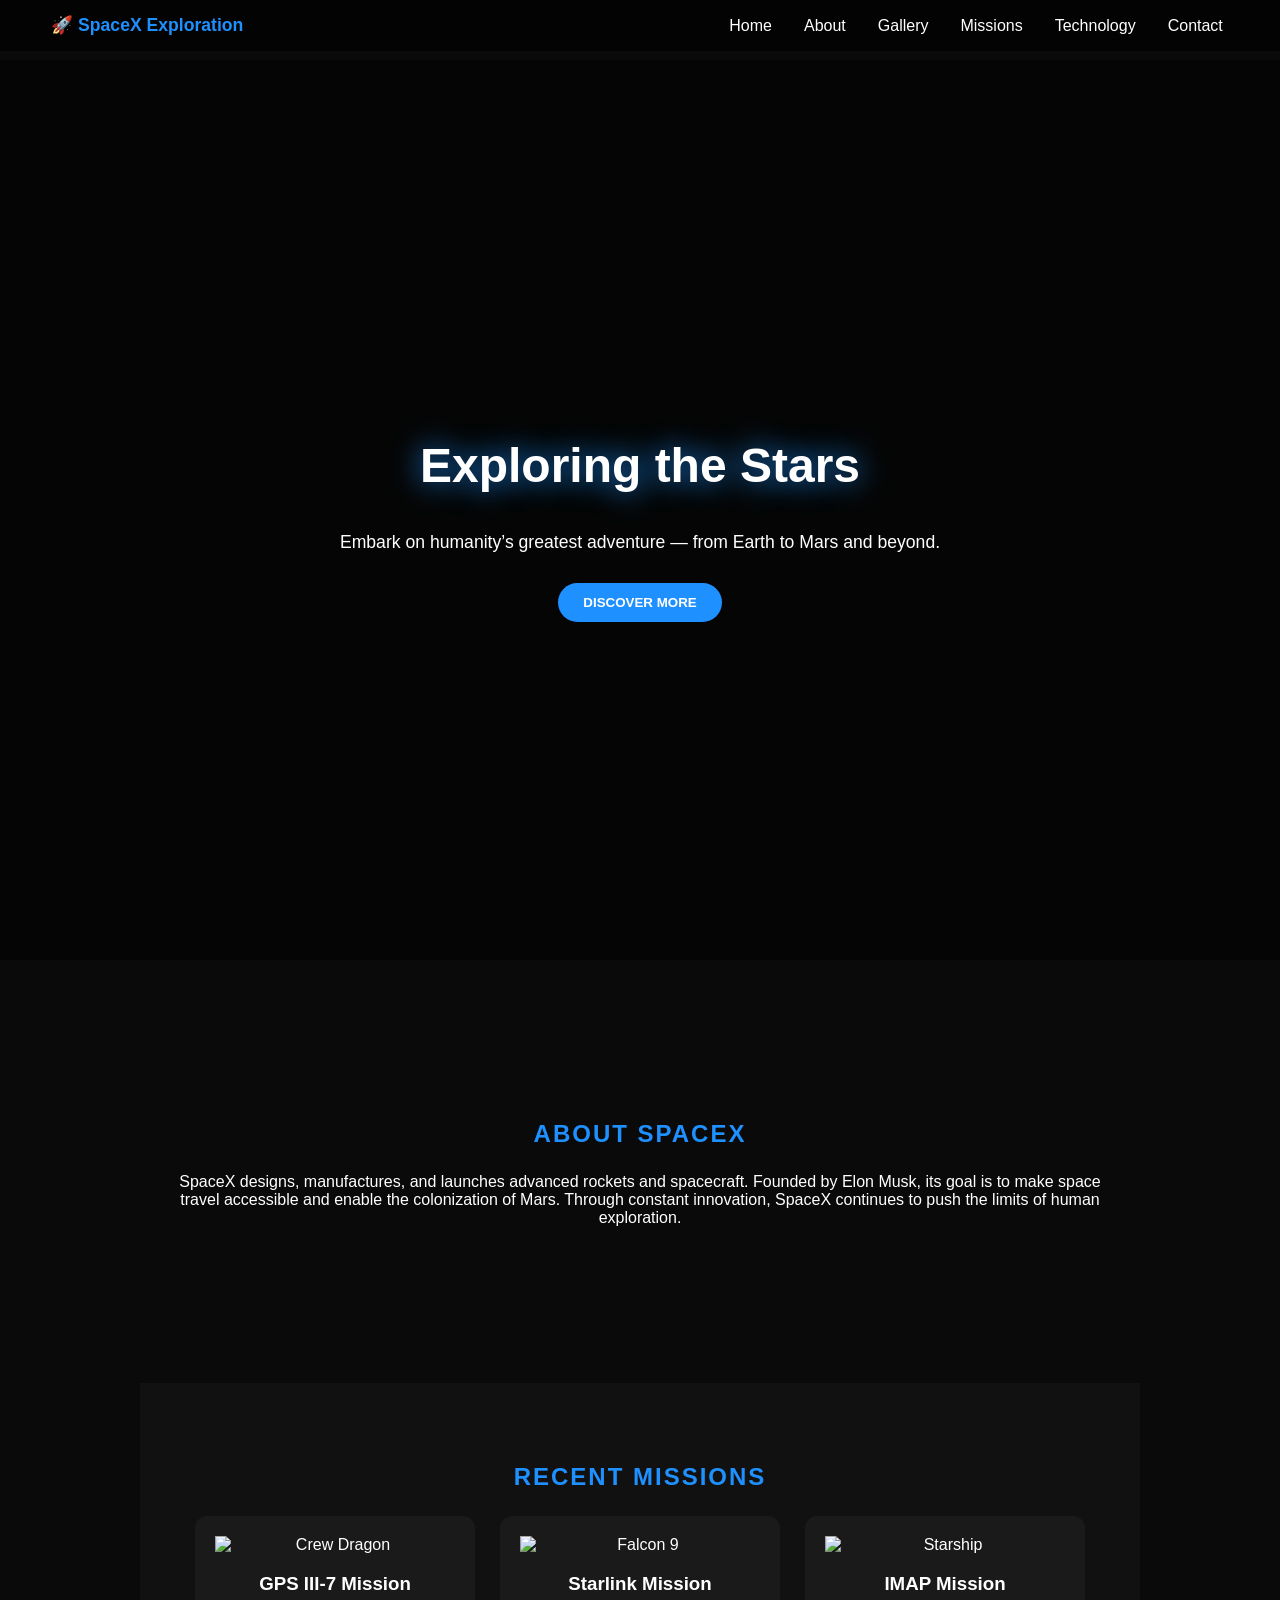
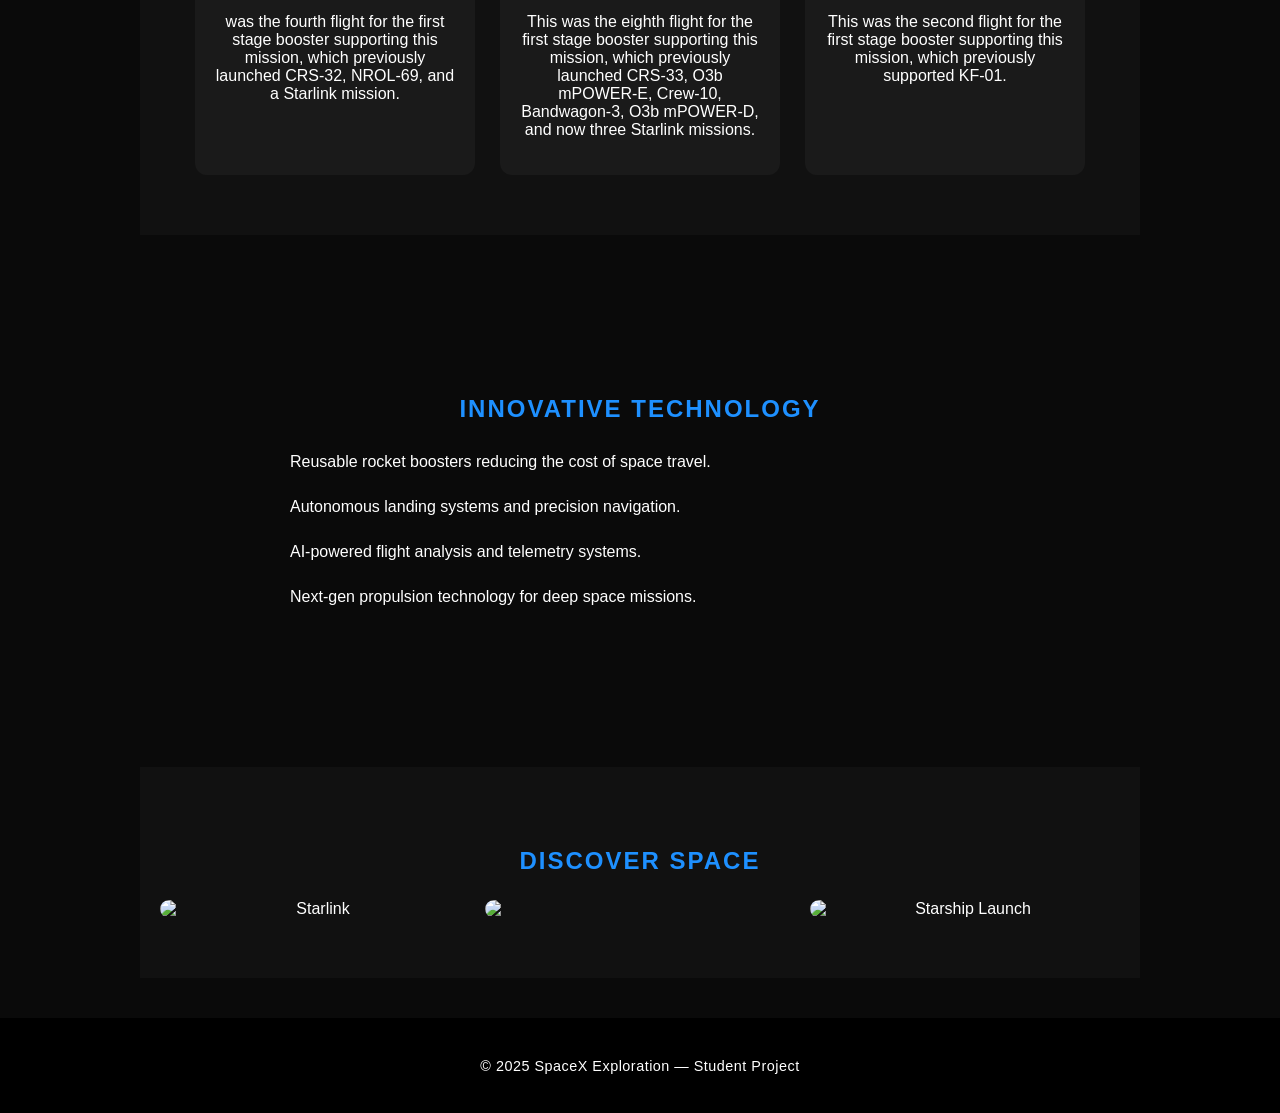
==== index.html @ 86cc80ad "checking files" ====
<!DOCTYPE html>
<html lang="en">
<head>
  <meta charset="UTF-8" />
  <meta name="viewport" content="width=device-width, initial-scale=1.0" />
  <title>SpaceX Exploration</title>
  <link rel="stylesheet" href="./assets/style.css" />
</head>
<body>
  <!-- NAVIGATION -->
  <nav class="navbar">
    <div class="logo">🚀 SpaceX Exploration</div>
    <ul class="nav-links">
      <li><a href="#banner">Home</a></li>
      <li><a href="#about">About</a></li>
      <li><a href="#gallery">Gallery</a></li>
      <li><a href="./missions.html">Missions</a></li>
      <li><a href="./technologies.html">Technology</a></li>
      <li><a href="./contact.html">Contact</a></li>
    </ul>
  </nav>

  <!-- MAIN BANNER -->
  <section class="banner banner1" id="banner">
    <div class="banner-overlay"></div>
    <div class="banner-content">
      <h1>Exploring the Stars</h1>
      <p>Embark on humanity’s greatest adventure — from Earth to Mars and beyond.</p>
      <button class="btn">Discover More</button>
    </div>
  </section>

  <!-- ABOUT SECTION -->
  <section class="section" id="about">
    <h2>About SpaceX</h2>
    <p>
      SpaceX designs, manufactures, and launches advanced rockets and spacecraft.
      Founded by Elon Musk, its goal is to make space travel accessible and enable
      the colonization of Mars. Through constant innovation, SpaceX continues to push
      the limits of human exploration.
    </p>
  </section>

  <!-- MISSIONS -->
  <section class="section dark" id="missions">
    <h2>Recent Missions</h2>
    <div class="cards">
      <div class="card">
        <img src="https://sxcontent9668.azureedge.us/cms-assets/assets/GPS_III_7_pad39a_DSC_3066_desktop_d42e3b3aa1.jpg" alt="Crew Dragon">
        <h3>GPS III-7 Mission</h3>
        <p> was the fourth flight for the first stage booster supporting this mission, which previously launched CRS-32, NROL-69, and a Starlink mission.</p>
      </div>
      <div class="card">
        <img src="https://sxcontent9668.azureedge.us/cms-assets/assets/20251007_Starlink_10_59_Streak_DSC_00975_31a83c61e9.jpg" alt="Falcon 9">
        <h3>Starlink Mission </h3>
        <p>This was the eighth flight for the first stage booster supporting this mission, which previously launched CRS-33, O3b mPOWER-E, Crew-10, Bandwagon-3, O3b mPOWER-D, and now three Starlink missions. </p>
      </div>
      <div class="card">
        <img src="https://sxcontent9668.azureedge.us/cms-assets/assets/IMAP_Wpondh_IMG_8198_desktop_44e34d4bf6.jpg" alt="Starship">
        <h3>IMAP Mission</h3>
        <p>This was the second flight for the first stage booster supporting this mission, which previously supported KF-01.</p>
      </div>
    </div>
  </section>

  <!-- TECHNOLOGY -->
  <section class="section" id="tech">
    <h2>Innovative Technology</h2>
    <div class="tech-list">
      <p>Reusable rocket boosters reducing the cost of space travel.</p>
      <p>Autonomous landing systems and precision navigation.</p>
      <p>AI-powered flight analysis and telemetry systems.</p>
      <p>Next-gen propulsion technology for deep space missions.</p>
    </div>
  </section>

  <!-- GALLERY -->
  <section class="section dark" id="gallery">
    <h2>Discover Space</h2>
    <div class="gallery">
      <img src="https://www.starlink.com/public-files/home_a_feature1_d.webp" alt="Starlink">
      <img src="https://www.spacex.com/assets/images/vehicles/dragon/dragon_feature.jpg">
      <img src="https://sxcontent9668.azureedge.us/cms-assets/assets/Vandy_desktop1_686164ccc7.jpg" alt="Starship Launch">
    </div>
  </section>

  <!-- FOOTER -->
  <footer>
    <p>© 2025 SpaceX Exploration — Student Project</p>
  </footer>

  <script>
    // Reveal sections on scroll
    const sections = document.querySelectorAll('.section');
    const observer = new IntersectionObserver(entries => {
      entries.forEach(entry => {
        if (entry.isIntersecting) entry.target.classList.add('visible');
      });
    }, { threshold: 0.2 });
    sections.forEach(sec => observer.observe(sec));
  </script>
</body>
</html>
---- assets/style.css ----
/* GLOBAL FIX */
*,
*::before,
*::after {
  box-sizing: border-box;
}

html, body {
  margin: 0;
  padding: 0;
  overflow-x: hidden;
  font-family: "Poppins", sans-serif;
  background-color: #0a0a0a;
  color: #fff;
  scroll-behavior: smooth;
}

img { max-width: 100%; height: auto; display: block; }

/* NAVBAR */
.navbar {
  position: fixed;
  top: 0;
  left: 0;
  right: 0;
  padding: 15px 4vw;
  background: rgba(0, 0, 0, 0.7);
  backdrop-filter: blur(8px);
  display: flex;
  justify-content: space-between;
  align-items: center;
  z-index: 1000;
}

.logo {
  font-size: 1.1rem;
  font-weight: 700;
  color: #1e90ff;
  white-space: nowrap;
}

.nav-links {
  list-style: none;
  display: flex;
  gap: 20px;
  margin: 0;
  padding: 0;
}

.nav-links a {
  color: #fff;
  text-decoration: none;
  padding: 8px 6px;
  transition: color 0.25s, transform 0.15s;
}

.nav-links a:hover {
  color: #1e90ff;
  transform: translateY(-1px);
}

/* BANNER */
.banner {
  height: 100vh;
  display: flex;
  justify-content: center;
  align-items: center;
  text-align: center;
  position: relative;
  margin-top: 60px; /* offset for navbar */
}

.banner1 {
  background: url('images/banner.jpg') center/cover fixed no-repeat;
}

.banner2 {
  background: url('images/banner2.jpg') center/cover fixed no-repeat;
}

.banner-overlay {
  position: absolute;
  inset: 0;
  background: rgba(0, 0, 0, 0.5);
}

.banner-content {
  position: relative;
  z-index: 1;
  max-width: 800px;
  padding: 20px;
}

.banner-content h1 {
  font-size: 3rem;
  color: #fff;
  text-shadow: 0 0 30px #1e90ff;
  animation: glow 2s infinite alternate;
}

.banner-content p {
  font-size: 1.1rem;
  margin: 20px 0 30px;
}

.btn {
  background-color: #1e90ff;
  color: #fff;
  border: none;
  padding: 12px 25px;
  border-radius: 30px;
  font-weight: 700;
  text-transform: uppercase;
  cursor: pointer;
  transition: transform 0.25s, background 0.25s;
}
.btn:hover {
  transform: scale(1.05);
  background-color: #0c6cd4;
}

@keyframes glow {
  from { text-shadow: 0 0 10px #1e90ff; }
  to { text-shadow: 0 0 40px #1e90ff; }
}

/* SECTION STYLE */
.section {
  padding: 100px 20px;
  max-width: 1000px;
  margin: 40px auto;
  text-align: center;
  opacity: 0;
  transform: translateY(40px);
  transition: all 0.9s ease;
}
.section.visible {
  opacity: 1;
  transform: translateY(0);
}

.dark {
  background-color: #111;
  padding-top: 60px;
  padding-bottom: 60px;
}

.section h2 {
  color: #1e90ff;
  margin-bottom: 25px;
  text-transform: uppercase;
  letter-spacing: 2px;
}

/* CARDS */
.cards {
  display: flex;
  flex-wrap: wrap;
  justify-content: center;
  gap: 25px;
}

.card {
  background: #1a1a1a;
  border-radius: 12px;
  width: 280px;
  padding: 20px;
  text-align: center;
  transition: transform 0.4s ease, box-shadow 0.4s ease;
}
.card:hover {
  transform: translateY(-10px);
  box-shadow: 0 0 18px #1e90ff44;
}

/* TECH */
.tech-list {
  text-align: left;
  line-height: 1.8;
  font-size: 1rem;
  max-width: 700px;
  margin: auto;
}

/* GALLERY */
.gallery {
  display: grid;
  grid-template-columns: repeat(auto-fit, minmax(230px, 1fr));
  gap: 15px;
}
.gallery img {
  border-radius: 10px;
  transition: transform 0.4s ease, box-shadow 0.4s ease;
}
.gallery img:hover {
  transform: scale(1.07);
  box-shadow: 0 0 20px #1e90ff70;
}

/* FOOTER */
footer {
  text-align: center;
  padding: 25px 20px;
  background-color: #000;
  font-size: 0.9rem;
  letter-spacing: 0.5px;
}

/* Messions */
.missionsContainer{
    display: flex;
    justify-content: space-between;
}

/* RESPONSIVE */
@media (max-width: 768px) {
  .nav-links { display: none; }
  .banner-content h1 { font-size: 2.2rem; }
  .section { padding: 70px 15px; }
  .card { width: 100%; max-width: 420px; }
}
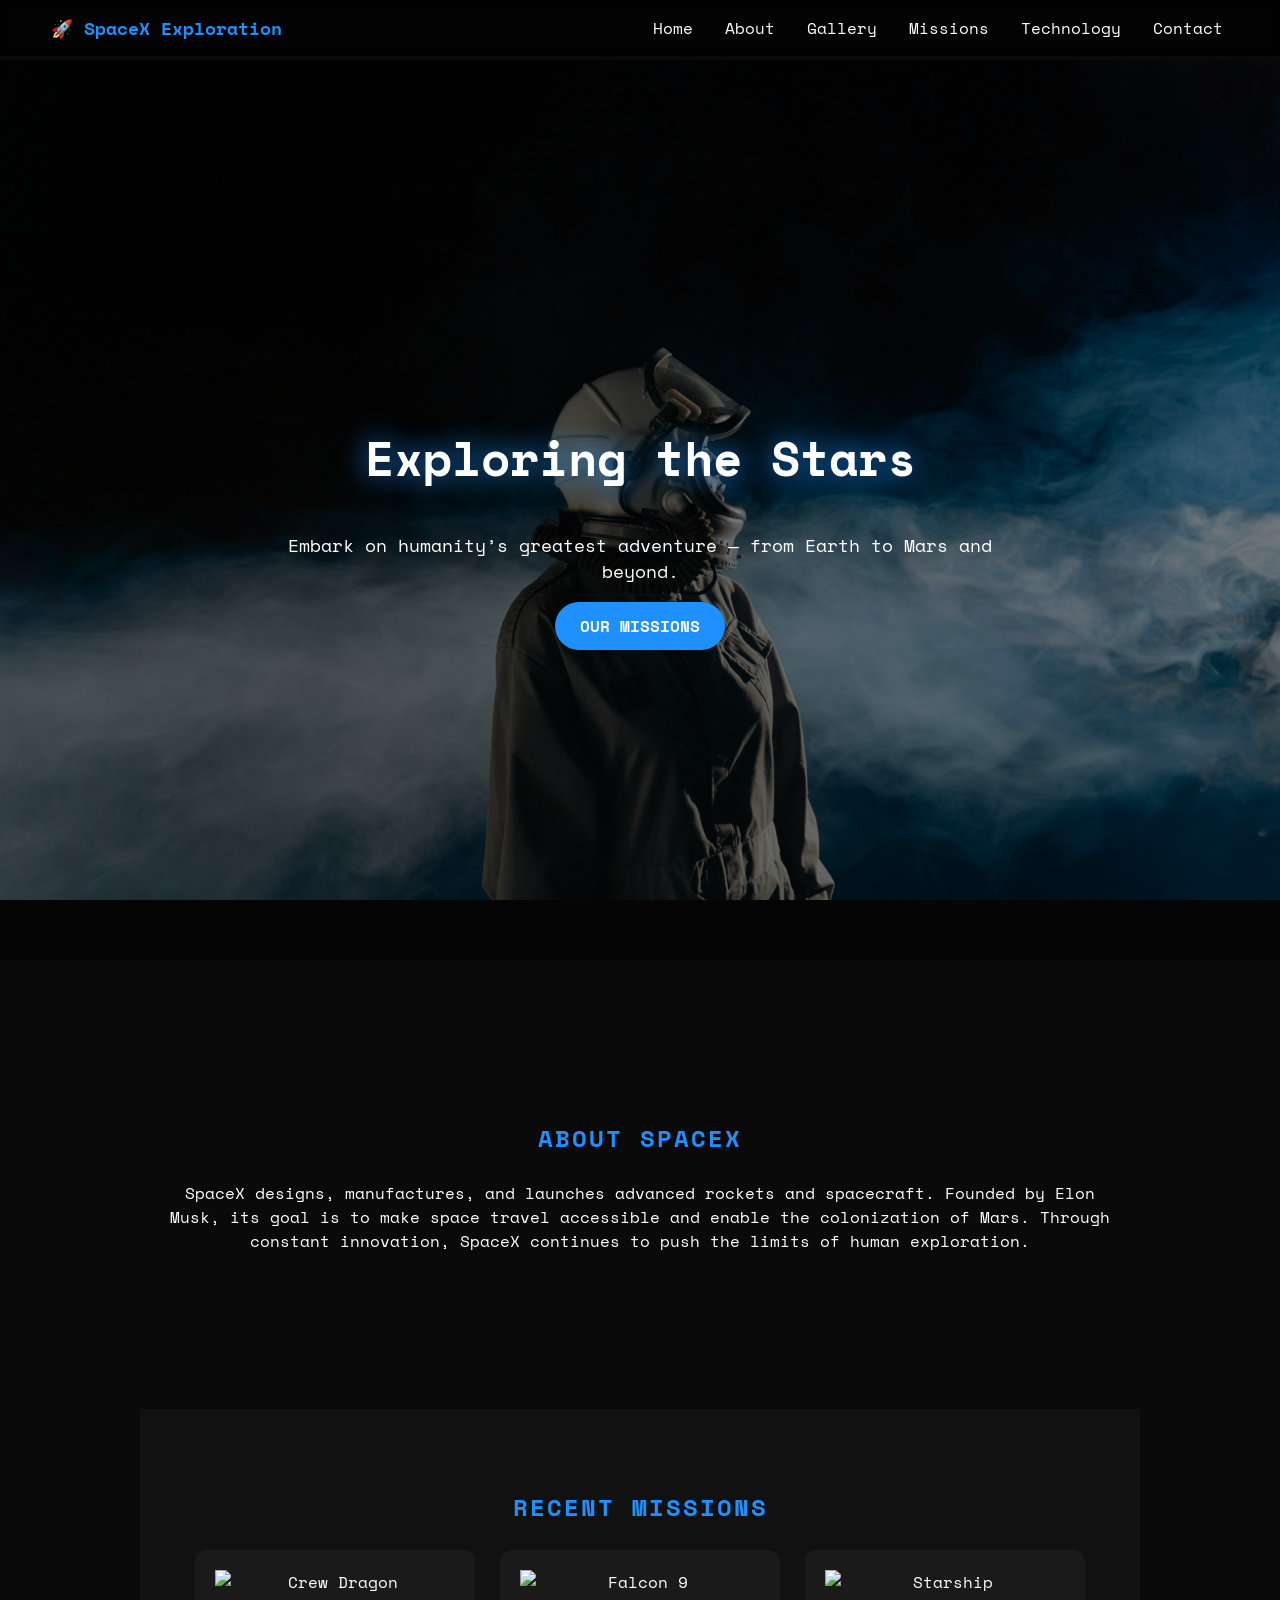
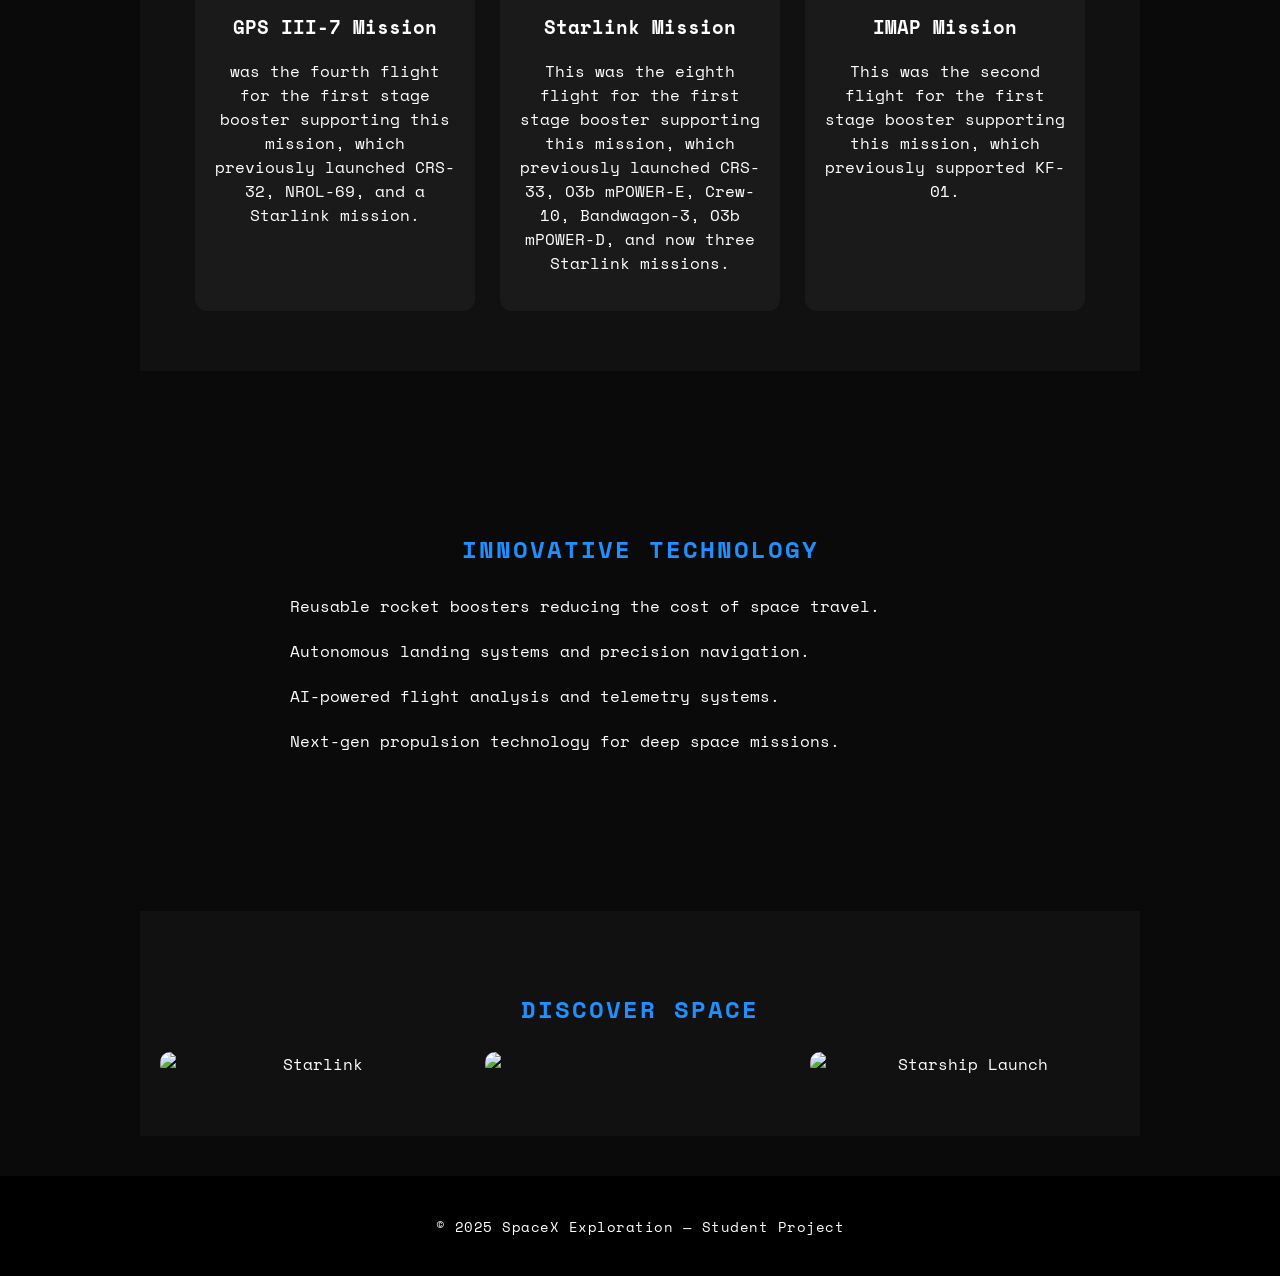
==== commit a56bba8d: "adding font adn images to the website" ====
--- a/index.html
+++ b/index.html
@@ -3,6 +3,9 @@
 <head>
   <meta charset="UTF-8" />
   <meta name="viewport" content="width=device-width, initial-scale=1.0" />
+  <link rel="preconnect" href="https://fonts.googleapis.com">
+<link rel="preconnect" href="https://fonts.gstatic.com" crossorigin>
+<link href="https://fonts.googleapis.com/css2?family=Space+Mono:ital,wght@0,400;0,700;1,400;1,700&display=swap" rel="stylesheet">
   <title>SpaceX Exploration</title>
   <link rel="stylesheet" href="./assets/style.css" />
 </head>
@@ -26,7 +29,7 @@
     <div class="banner-content">
       <h1>Exploring the Stars</h1>
       <p>Embark on humanity’s greatest adventure — from Earth to Mars and beyond.</p>
-      <button class="btn">Discover More</button>
+      <a href="./missions.html" class="btn">Our Missions</a>
     </div>
   </section>
 
--- a/assets/style.css
+++ b/assets/style.css
@@ -5,11 +5,12 @@
   box-sizing: border-box;
 }
 
+
 html, body {
   margin: 0;
   padding: 0;
   overflow-x: hidden;
-  font-family: "Poppins", sans-serif;
+  font-family: 'Space Mono', monospace;
   background-color: #0a0a0a;
   color: #fff;
   scroll-behavior: smooth;
@@ -77,6 +78,9 @@
 .banner2 {
   background: url('images/banner2.jpg') center/cover fixed no-repeat;
 }
+.banner3 {
+  background: url('images/banner3.jpg') center/cover fixed no-repeat;
+}
 
 .banner-overlay {
   position: absolute;
@@ -113,11 +117,13 @@
   text-transform: uppercase;
   cursor: pointer;
   transition: transform 0.25s, background 0.25s;
+  text-decoration-line: none;
 }
 .btn:hover {
   transform: scale(1.05);
   background-color: #0c6cd4;
 }
+
 
 @keyframes glow {
   from { text-shadow: 0 0 10px #1e90ff; }
@@ -209,8 +215,35 @@
 /* Messions */
 .missionsContainer{
     display: flex;
+    justify-content: space-around;
+    padding: 50px 50px;
+}
+
+.missionImage img {
+    width: 500px;
+    padding: 40px 0;
+}
+
+.missionCard {
+    width: 700px;
+}
+.missionCard h1 {
+    font-size: 70px;
+}
+.missionCard p {
+    font-size: 16px;
+}
+.missionCard .listInfo{
+    margin: 30px 20px 0 20px;
+    padding: 0 20px 0 0;
+}
+.missionCard .listInfo .item {
+    display: flex;
+    flex-direction: row;
     justify-content: space-between;
-}
+    height: 20px;
+}
+
 
 /* RESPONSIVE */
 @media (max-width: 768px) {
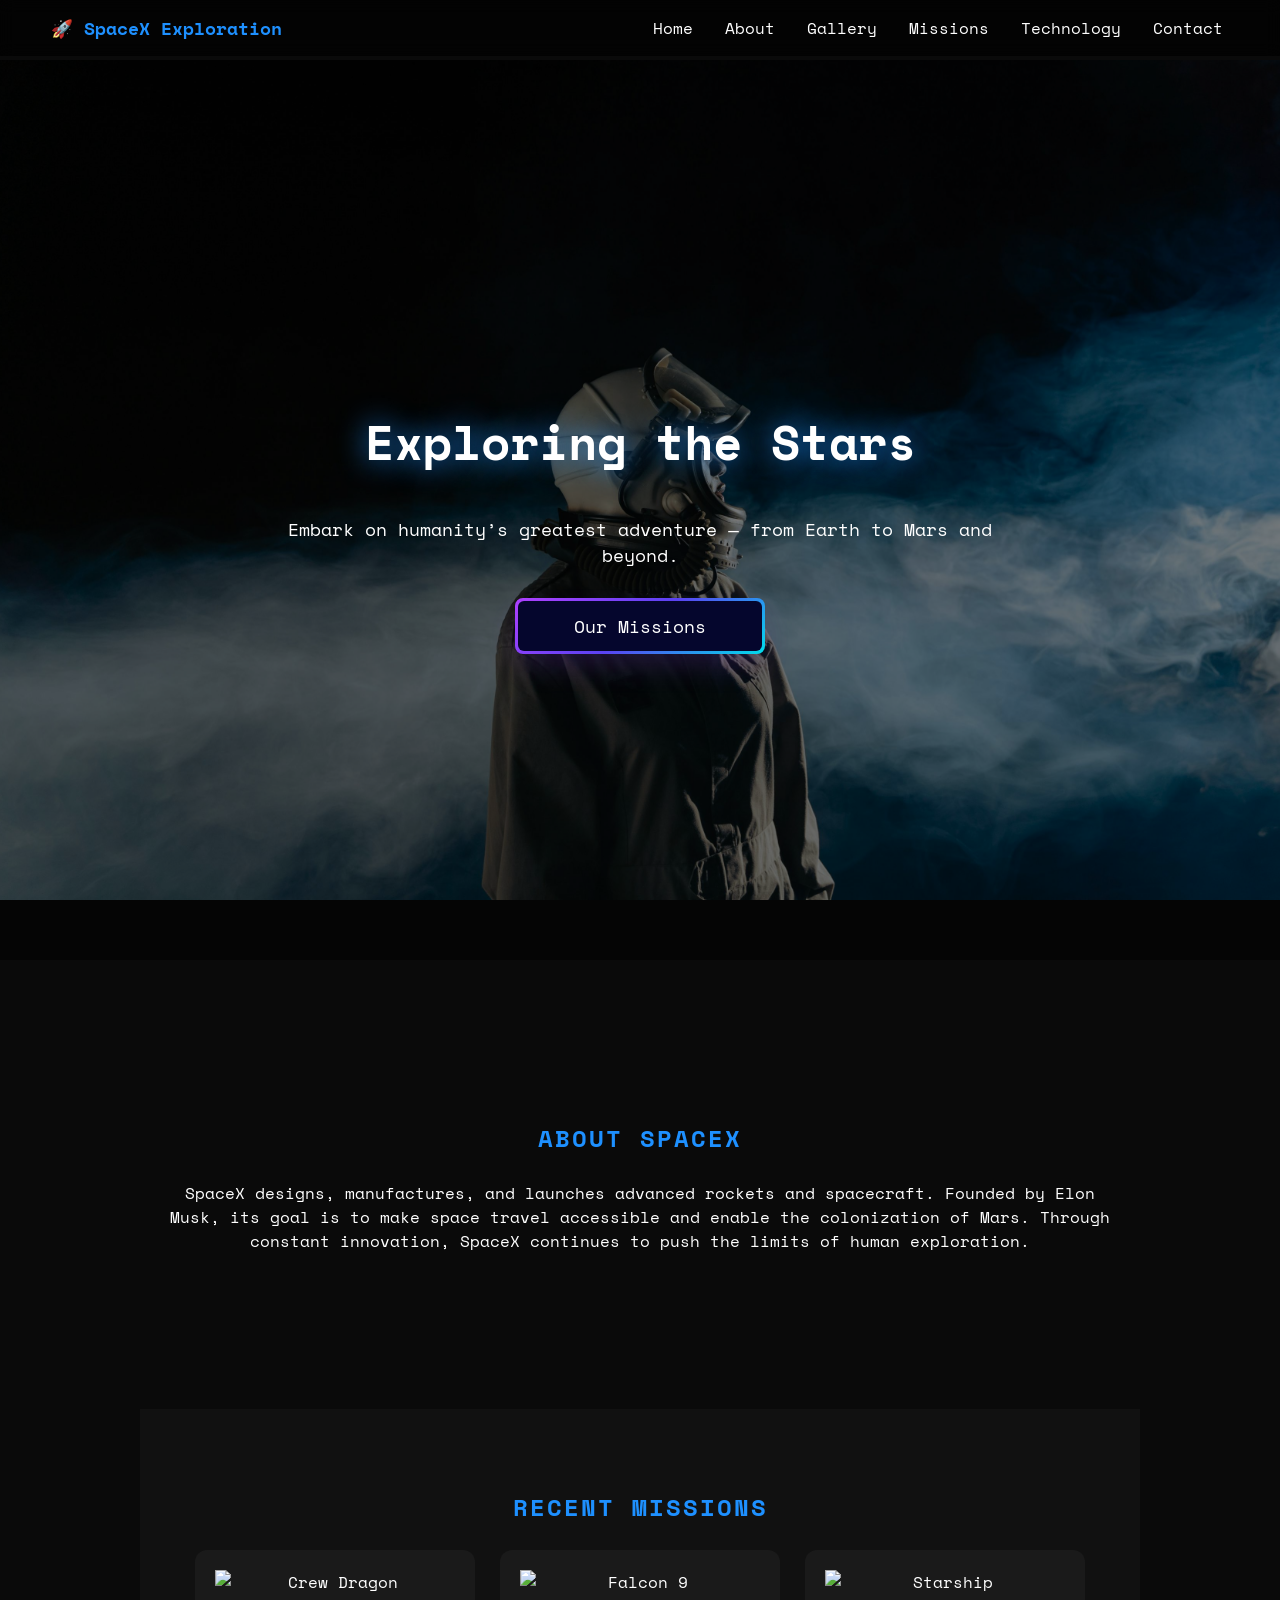
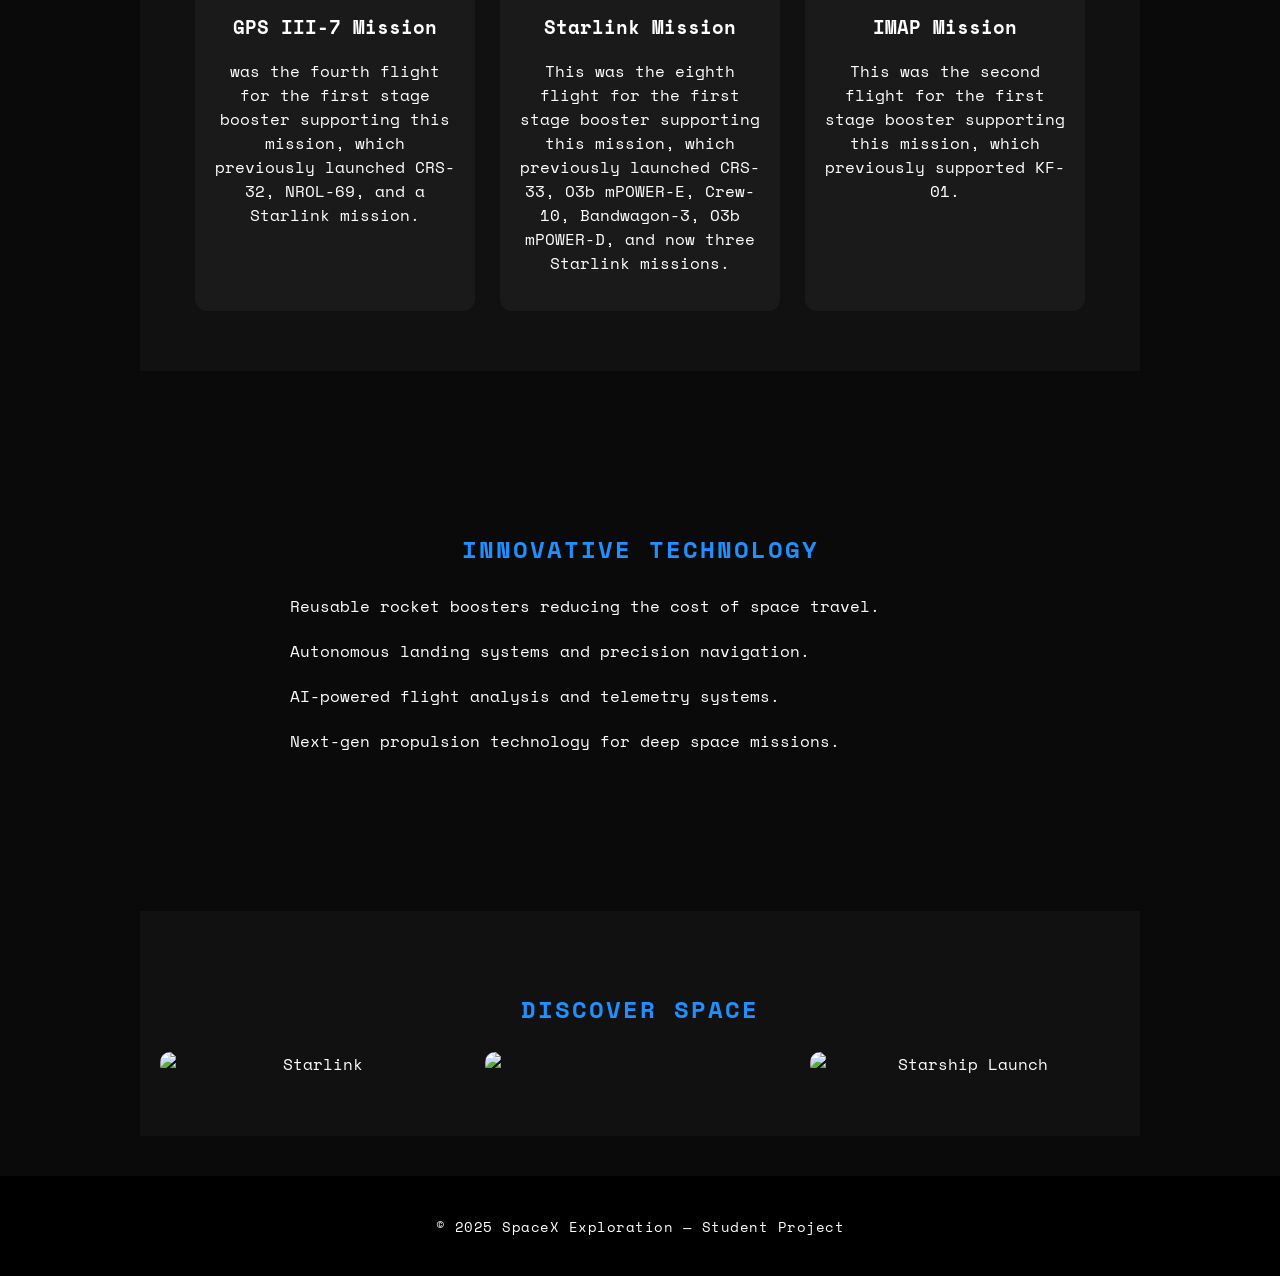
==== commit 721db391: "changing the buttons style" ====
--- a/index.html
+++ b/index.html
@@ -29,7 +29,7 @@
     <div class="banner-content">
       <h1>Exploring the Stars</h1>
       <p>Embark on humanity’s greatest adventure — from Earth to Mars and beyond.</p>
-      <a href="./missions.html" class="btn">Our Missions</a>
+      <a href="./missions.html" class="btn"><span>Our Missions</span></a>
     </div>
   </section>
 
--- a/assets/style.css
+++ b/assets/style.css
@@ -108,20 +108,49 @@
 }
 
 .btn {
-  background-color: #1e90ff;
-  color: #fff;
-  border: none;
-  padding: 12px 25px;
-  border-radius: 30px;
-  font-weight: 700;
-  text-transform: uppercase;
+  align-items: center;
+  background-image: linear-gradient(144deg, #af40ff, #5b42f3 50%, #00ddeb);
+  border: 0;
+  border-radius: 8px;
+  box-shadow: rgba(151, 65, 252, 0.2) 0 15px 30px -5px;
+  box-sizing: border-box;
+  color: #ffffff;
+  display: flex;
+  font-size: 18px;
+  justify-content: center;
+  line-height: 1em;
+  width: 250px;
+  padding: 3px;
+  text-decoration: none;
+  user-select: none;
+  -webkit-user-select: none;
+  touch-action: manipulation;
+  white-space: nowrap;
   cursor: pointer;
-  transition: transform 0.25s, background 0.25s;
-  text-decoration-line: none;
-}
+  transition: all 0.3s;
+  margin: 0 auto;
+}
+
+.btn:active,
 .btn:hover {
-  transform: scale(1.05);
-  background-color: #0c6cd4;
+  outline: 0;
+}
+
+.btn span {
+  background-color: rgb(5, 6, 45);
+  padding: 16px 24px;
+  border-radius: 6px;
+  width: 100%;
+  height: 100%;
+  transition: 300ms;
+}
+
+.btn:hover span {
+  background: none;
+}
+
+.btn:active {
+  transform: scale(0.9);
 }
 
 
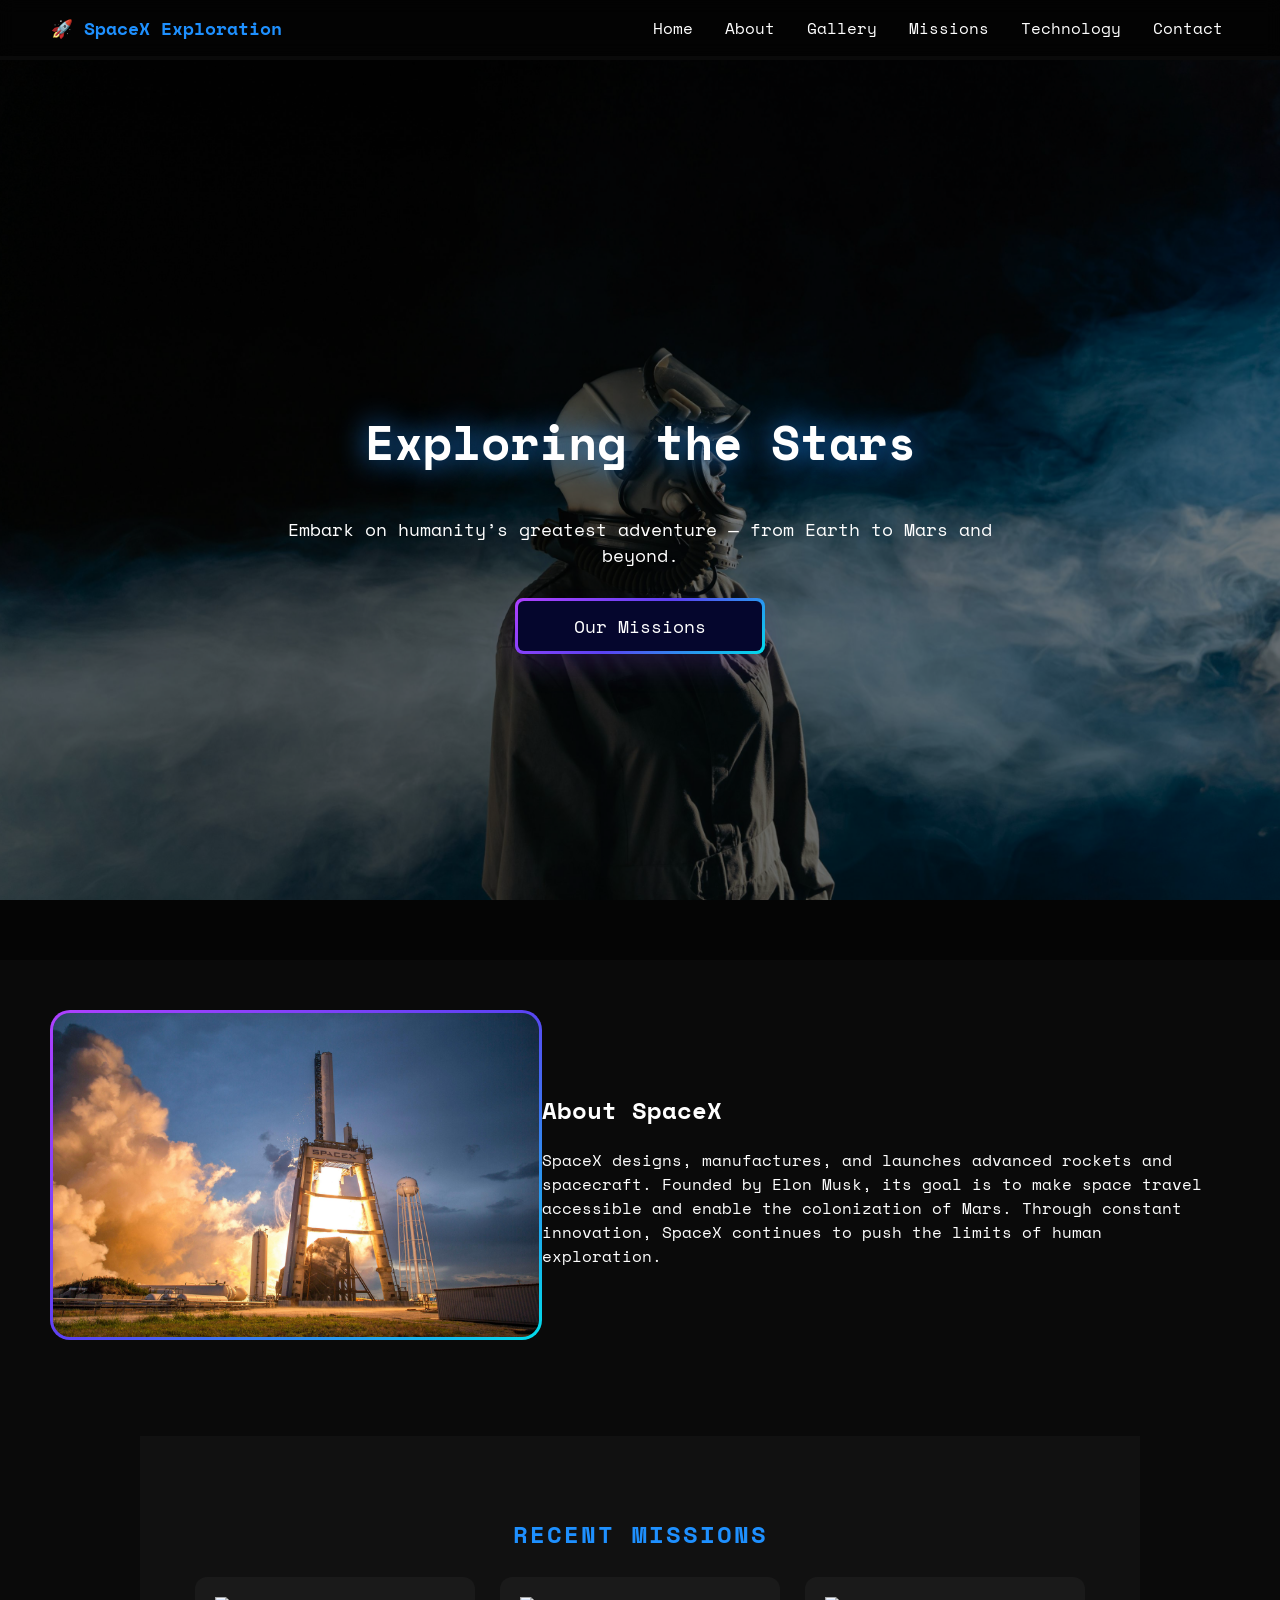
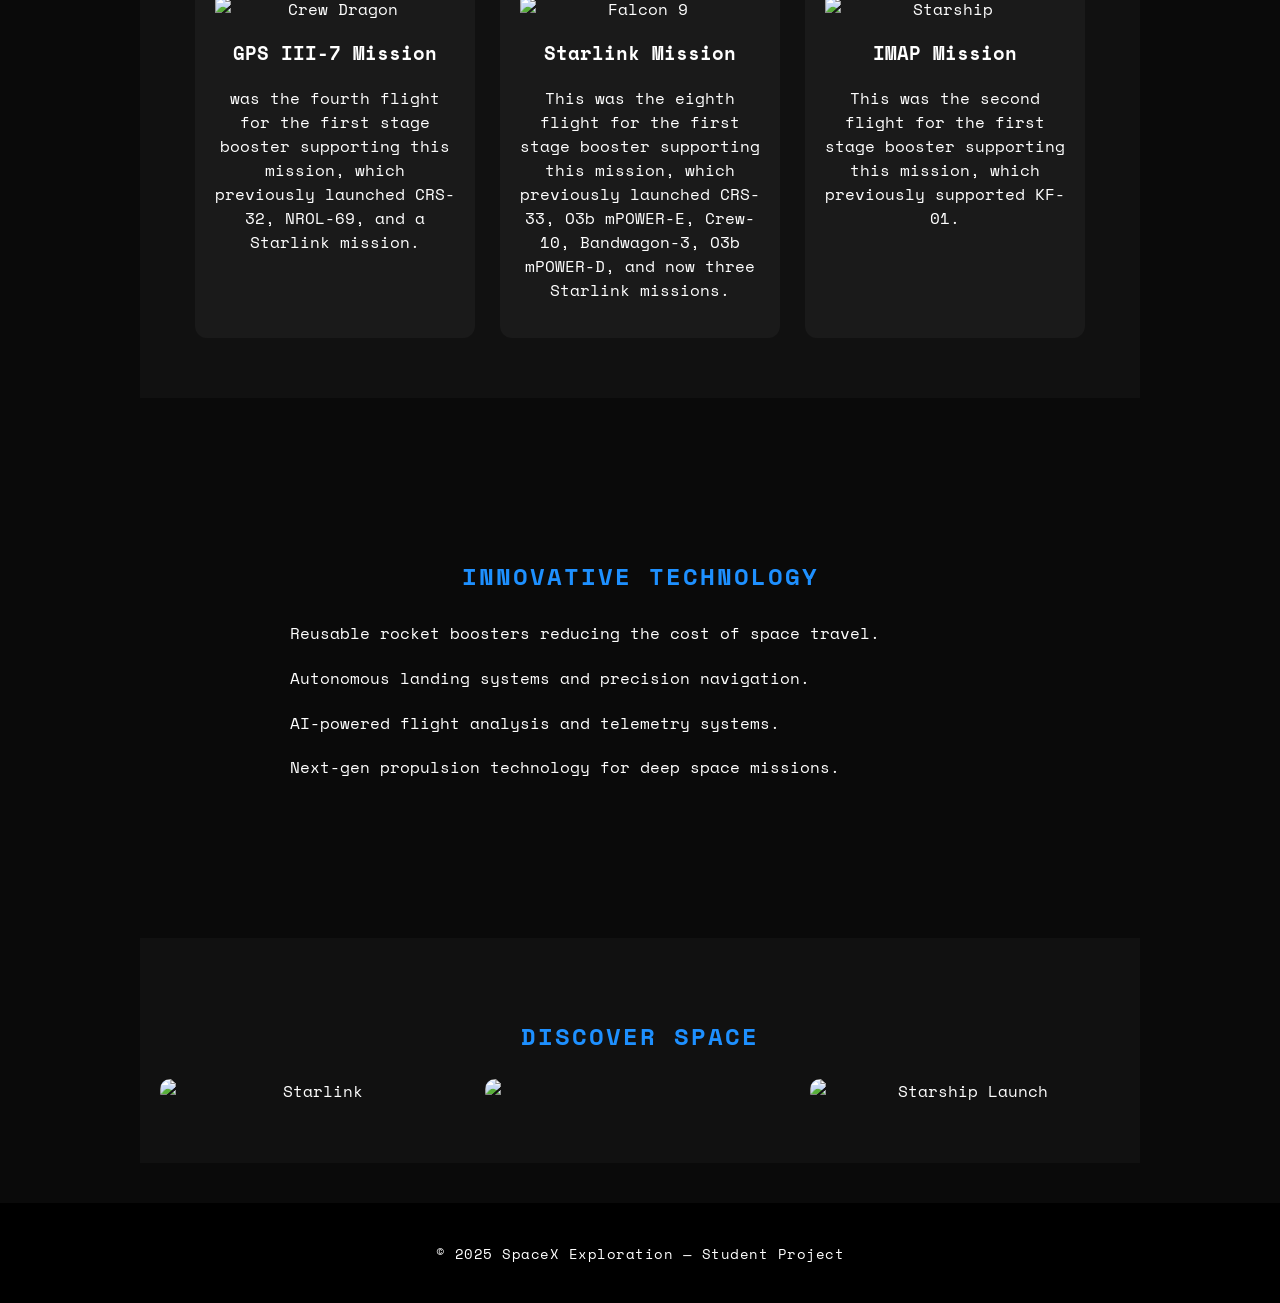
==== commit 0c78e5c4: "finishing the about section" ====
--- a/index.html
+++ b/index.html
@@ -34,14 +34,20 @@
   </section>
 
   <!-- ABOUT SECTION -->
-  <section class="section" id="about">
-    <h2>About SpaceX</h2>
-    <p>
-      SpaceX designs, manufactures, and launches advanced rockets and spacecraft.
-      Founded by Elon Musk, its goal is to make space travel accessible and enable
-      the colonization of Mars. Through constant innovation, SpaceX continues to push
-      the limits of human exploration.
-    </p>
+  <section class="about-section">
+
+    <div class="about-image">
+        <img src="./assets/images/about.jpg" />
+    </div>
+    <div class="about-info">
+        <h2>About SpaceX</h2>
+        <p>
+            SpaceX designs, manufactures, and launches advanced rockets and spacecraft.
+            Founded by Elon Musk, its goal is to make space travel accessible and enable
+            the colonization of Mars. Through constant innovation, SpaceX continues to push
+            the limits of human exploration.
+        </p>
+    </div>
   </section>
 
   <!-- MISSIONS -->
--- a/assets/style.css
+++ b/assets/style.css
@@ -273,6 +273,45 @@
     height: 20px;
 }
 
+/* about */
+
+.about-section{
+    display: flex;
+    flex-direction: row;
+    justify-content: space-around;
+    align-items: center;
+    padding: 50px 50px;
+}
+
+.about-image img {
+    
+    background: linear-gradient(144deg, #af40ff, #5b42f3 50%, #00ddeb);
+    display: inline-block;
+    border-radius: 20px;
+    width: 500px;
+    padding: 3px;
+}
+
+.about-info {
+    width: 700px;
+}
+.about-info h1 {
+    font-size: 70px;
+}
+.about-info p {
+    font-size: 16px;
+}
+.about-info .listInfo{
+    margin: 30px 20px 0 20px;
+    padding: 0 20px 0 0;
+}
+.about-info .listInfo .item {
+    display: flex;
+    flex-direction: row;
+    justify-content: space-between;
+    height: 20px;
+}
+
 
 /* RESPONSIVE */
 @media (max-width: 768px) {
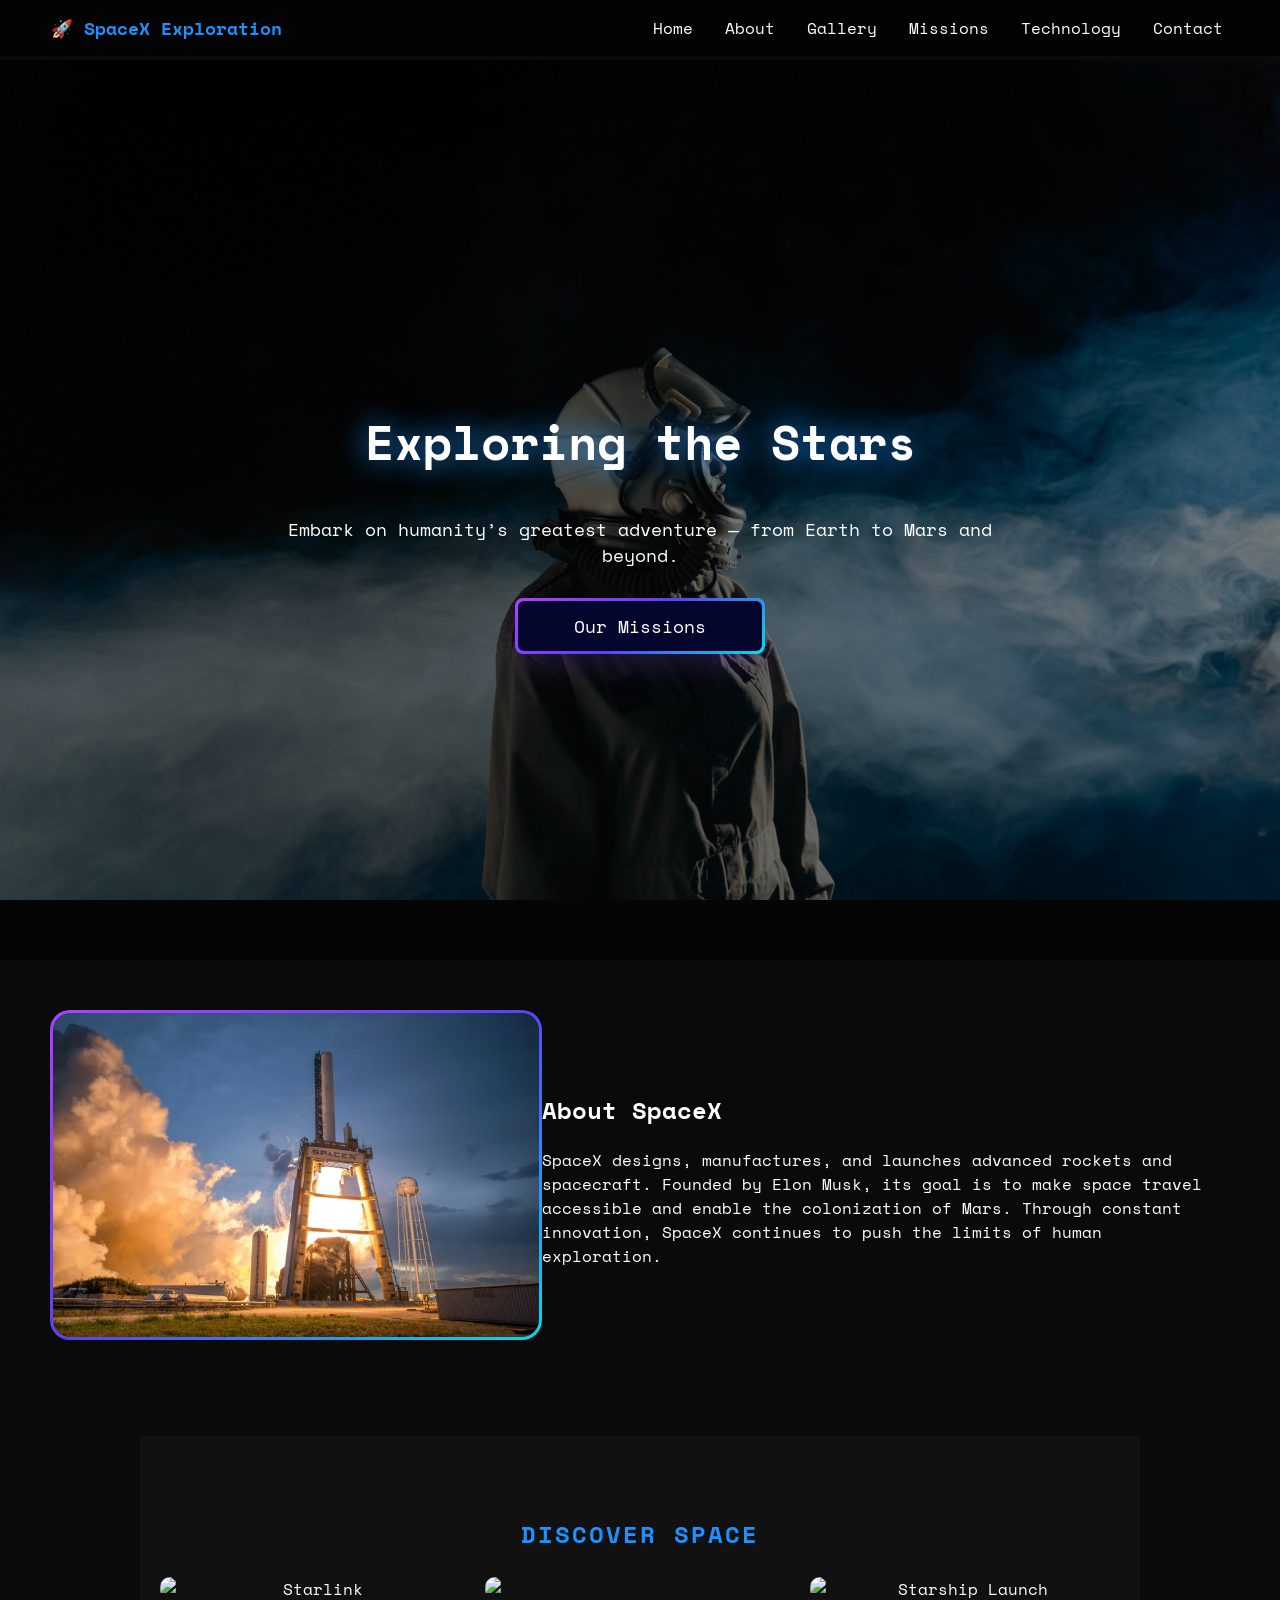
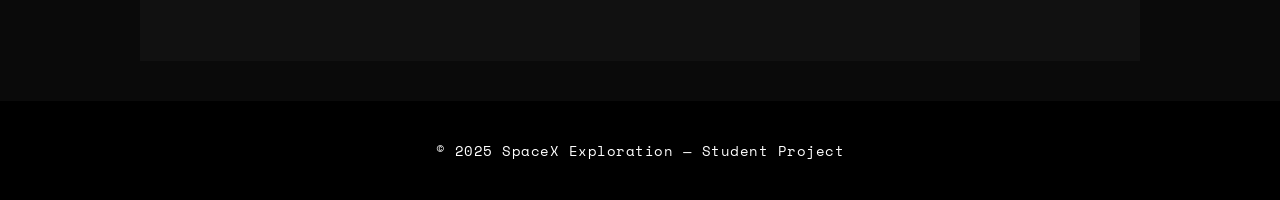
==== commit c7447e4b: "deleting technologie and missions sections pages" ====
--- a/index.html
+++ b/index.html
@@ -50,38 +50,6 @@
     </div>
   </section>
 
-  <!-- MISSIONS -->
-  <section class="section dark" id="missions">
-    <h2>Recent Missions</h2>
-    <div class="cards">
-      <div class="card">
-        <img src="https://sxcontent9668.azureedge.us/cms-assets/assets/GPS_III_7_pad39a_DSC_3066_desktop_d42e3b3aa1.jpg" alt="Crew Dragon">
-        <h3>GPS III-7 Mission</h3>
-        <p> was the fourth flight for the first stage booster supporting this mission, which previously launched CRS-32, NROL-69, and a Starlink mission.</p>
-      </div>
-      <div class="card">
-        <img src="https://sxcontent9668.azureedge.us/cms-assets/assets/20251007_Starlink_10_59_Streak_DSC_00975_31a83c61e9.jpg" alt="Falcon 9">
-        <h3>Starlink Mission </h3>
-        <p>This was the eighth flight for the first stage booster supporting this mission, which previously launched CRS-33, O3b mPOWER-E, Crew-10, Bandwagon-3, O3b mPOWER-D, and now three Starlink missions. </p>
-      </div>
-      <div class="card">
-        <img src="https://sxcontent9668.azureedge.us/cms-assets/assets/IMAP_Wpondh_IMG_8198_desktop_44e34d4bf6.jpg" alt="Starship">
-        <h3>IMAP Mission</h3>
-        <p>This was the second flight for the first stage booster supporting this mission, which previously supported KF-01.</p>
-      </div>
-    </div>
-  </section>
-
-  <!-- TECHNOLOGY -->
-  <section class="section" id="tech">
-    <h2>Innovative Technology</h2>
-    <div class="tech-list">
-      <p>Reusable rocket boosters reducing the cost of space travel.</p>
-      <p>Autonomous landing systems and precision navigation.</p>
-      <p>AI-powered flight analysis and telemetry systems.</p>
-      <p>Next-gen propulsion technology for deep space missions.</p>
-    </div>
-  </section>
 
   <!-- GALLERY -->
   <section class="section dark" id="gallery">
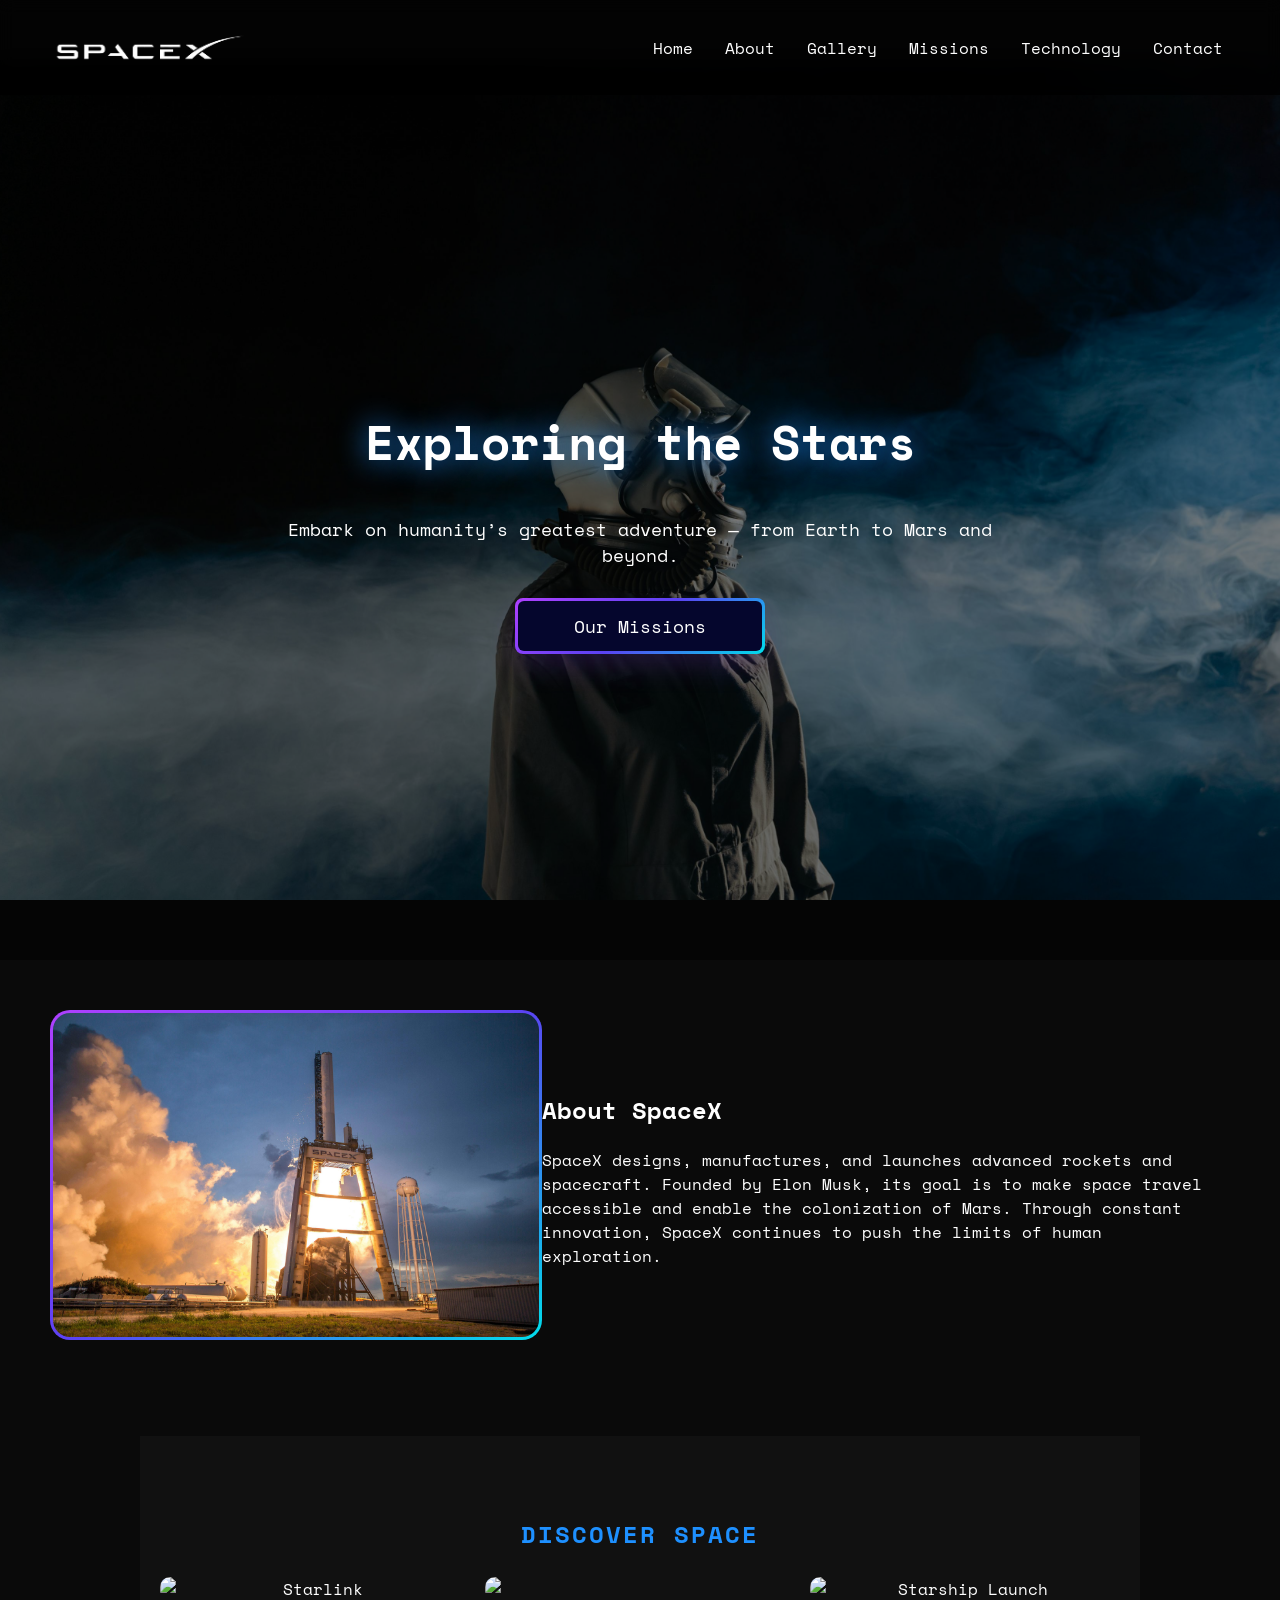
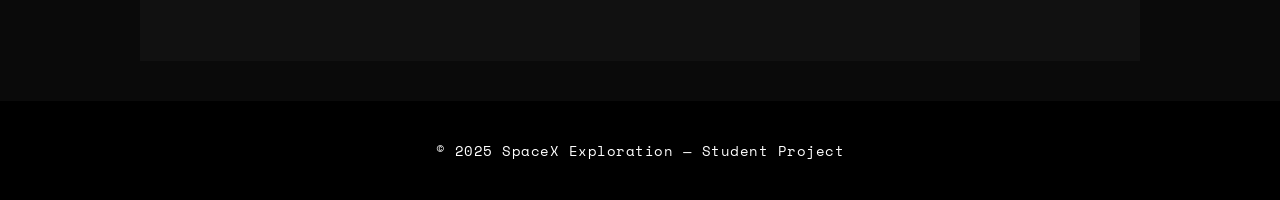
==== commit 7b88ae31: "adding the logo to all pages" ====
--- a/index.html
+++ b/index.html
@@ -12,7 +12,7 @@
 <body>
   <!-- NAVIGATION -->
   <nav class="navbar">
-    <div class="logo">🚀 SpaceX Exploration</div>
+    <div class="logo"><img src="./assets/images/logo.png" /></div>
     <ul class="nav-links">
       <li><a href="#banner">Home</a></li>
       <li><a href="#about">About</a></li>
@@ -34,7 +34,7 @@
   </section>
 
   <!-- ABOUT SECTION -->
-  <section class="about-section">
+  <section class="about-section" id="about">
 
     <div class="about-image">
         <img src="./assets/images/about.jpg" />
--- a/assets/style.css
+++ b/assets/style.css
@@ -17,7 +17,9 @@
 }
 
 img { max-width: 100%; height: auto; display: block; }
-
+.logo {
+    width: 200px;
+}
 /* NAVBAR */
 .navbar {
   position: fixed;
@@ -81,6 +83,10 @@
 .banner3 {
   background: url('images/banner3.jpg') center/cover fixed no-repeat;
 }
+.rusable-banner {
+  background: url('images/rusable-rockets.jpg') center/cover fixed no-repeat;
+}
+
 
 .banner-overlay {
   position: absolute;
@@ -275,7 +281,7 @@
 
 /* about */
 
-.about-section{
+.about-section, .tech-section{
     display: flex;
     flex-direction: row;
     justify-content: space-around;
@@ -283,7 +289,7 @@
     padding: 50px 50px;
 }
 
-.about-image img {
+.about-image img ,.tech-image img {
     
     background: linear-gradient(144deg, #af40ff, #5b42f3 50%, #00ddeb);
     display: inline-block;
@@ -292,24 +298,122 @@
     padding: 3px;
 }
 
-.about-info {
+.about-info, .tech-info {
     width: 700px;
 }
-.about-info h1 {
+.about-info h1, .tech-info h1 {
     font-size: 70px;
 }
-.about-info p {
+.about-info p , .tech-info p{
     font-size: 16px;
 }
-.about-info .listInfo{
+.about-info .listInfo , .tech-info .listInfo{
     margin: 30px 20px 0 20px;
     padding: 0 20px 0 0;
 }
-.about-info .listInfo .item {
+.about-info .listInfo .item, .tech-info .listInfo {
     display: flex;
     flex-direction: row;
     justify-content: space-between;
     height: 20px;
+}
+
+/* rusable banner section */
+.rusable-banner  {
+  height: 100vh;
+  display: flex;
+  flex-direction: row;
+  justify-content: space-between;
+  align-items: center;
+  text-align: left;
+  position: relative;
+  margin-top: 60px; 
+  background: url('images/rusable-rockets.jpg') center/cover fixed no-repeat;
+}
+
+
+.rusable-banner-overlay {
+  position: absolute;
+  inset: 0;
+  background: rgba(0, 0, 0, 0.5);
+}
+
+.rusable-banner-content {
+  position: relative;
+  z-index: 1;
+  max-width: 800px;
+  padding: 20px;
+}
+
+.rusable-banner-content h1 {
+  font-size: 3rem;
+  color: #fff;
+  text-shadow: 0 0 30px #1e90ff;
+  animation: glow 2s infinite alternate;
+}
+
+.rusable-banner-content p {
+  font-size: 1.1rem;
+  margin: 20px 0 30px;
+}
+
+/* contact */
+.contact {
+    display: flex;
+    justify-content: space-between;
+}
+.contact-dash{
+    text-align: left;
+}
+.contact-form {
+    display: flex;
+    flex-direction: column;
+    border-left: 3px solid #5b42f3 ;
+    padding-left: 50px;
+}
+.input {
+  background-color: #212121;
+  width: 300px;
+  height: 50px;
+  padding: 10px;
+  border: 2px solid white;
+  border-radius: 5px;
+  color: #fff;
+  margin: 10px 0;
+}
+.messageinput {
+  background-color: #212121;
+  width: 300px;
+  height: 80px;
+  padding: 10px;
+  border: 2px solid white;
+  border-radius: 5px;
+  color: #fff;
+  margin: 10px 0 30px 0;
+}
+
+.input:focus {
+  color: rgb(0, 255, 255);
+  background-color: #212121;
+  outline-color: rgb(0, 255, 255);
+  box-shadow: -3px -3px 15px rgb(0, 255, 255);
+  transition: .1s;
+  transition-property: box-shadow;
+}
+.btn-form {
+    width: 300px;
+}
+
+.contact-dash .listInfo{
+    margin: 30px 20px 0 0px;
+    padding: 0 20px 0 0;
+    width: 500px;
+}
+.contact-dash .listInfo .item {
+    display: flex;
+    flex-direction: row;
+    justify-content: space-between;
+    margin: 0 0 20px 0;
 }
 
 
